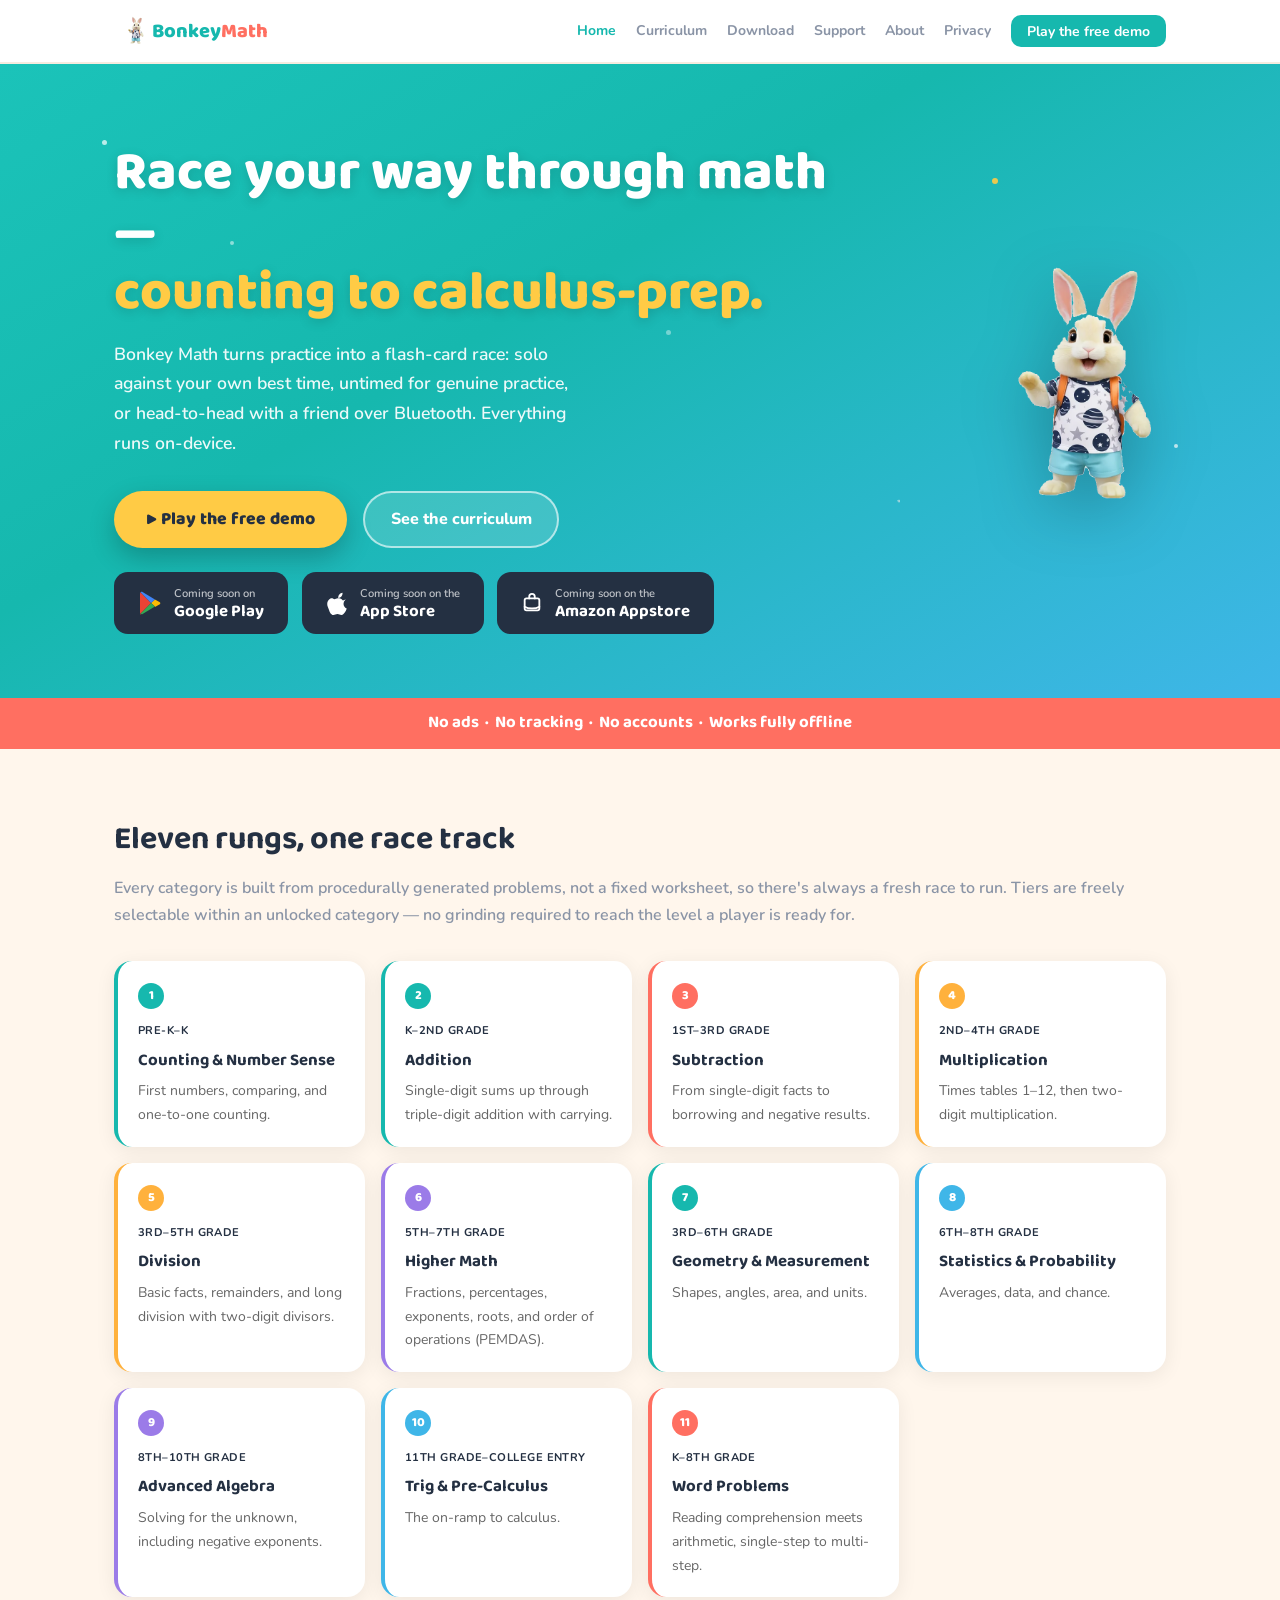
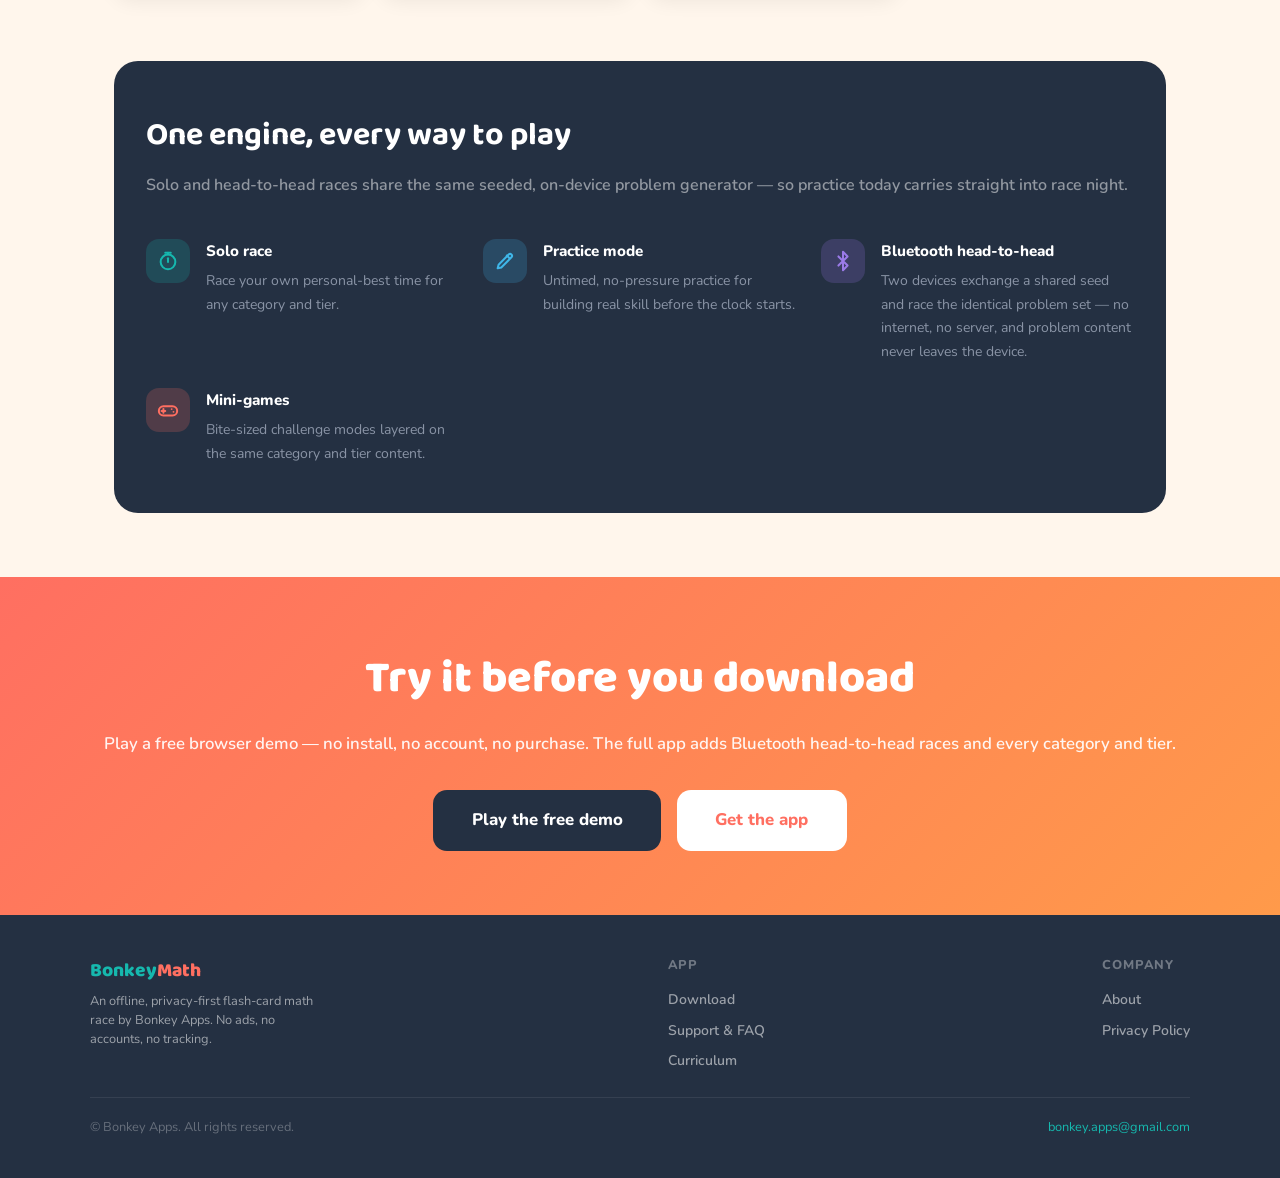
==== index.html @ fc1cb774 "chore(app): sync web export + landing from bonkey-math-app@aeb8ad70" ====
<!doctype html>
<html lang="en">
  <head>
    <meta charset="UTF-8" />
    <meta name="viewport" content="width=device-width, initial-scale=1.0" />
    <title>Bonkey Math — Race your way through math, counting to calculus-prep</title>
    <meta
      name="description"
      content="Bonkey Math is an offline, privacy-first flash-card race for kids — solo personal-best races, untimed practice, and Bluetooth head-to-head, from counting to calculus-prep. No ads, no accounts, no tracking."
    />
    <link rel="icon" href="assets/bonkey-icon.png" type="image/png" />
    <link rel="stylesheet" href="site.css" />
    <style>
      /* ── HERO (index-only decoration; shared components live in site.css) ── */
      .hero {
        background: linear-gradient(150deg, #1bc3b9 0%, #16b8ae 40%, #3fb6e8 100%);
        color: #fff;
        overflow: hidden;
        position: relative;
      }
      .hero-inner {
        max-width: 1100px;
        margin: 0 auto;
        padding: 5rem 1.5rem 4rem;
        display: flex;
        align-items: center;
        gap: 3rem;
        flex-wrap: wrap;
      }
      .hero-copy {
        flex: 1;
        min-width: 280px;
      }
      .hero-copy h1 {
        font-family: "Baloo 2", cursive;
        font-weight: 800;
        font-size: clamp(2.2rem, 5vw, 3.4rem);
        line-height: 1.1;
        text-shadow: 0 3px 12px rgba(0, 0, 0, 0.15);
      }
      .hero-copy h1 .c {
        color: #ffcb45;
      }
      .hero-copy .tagline {
        font-size: 1.1rem;
        margin: 1rem 0 2rem;
        opacity: 0.92;
        font-weight: 600;
        max-width: 460px;
      }
      .hero-cta-row {
        margin: 0 0 1.5rem;
        display: flex;
        gap: 1rem;
        flex-wrap: wrap;
      }
      .hero-cta {
        display: inline-flex;
        align-items: center;
        gap: 0.5rem;
        background: #ffcb45;
        color: #243042;
        font-family: "Baloo 2", cursive;
        font-weight: 800;
        font-size: 1.1rem;
        text-decoration: none;
        padding: 0.85rem 2rem;
        border-radius: 999px;
        box-shadow: 0 10px 26px rgba(0, 0, 0, 0.22);
        transition:
          transform 0.12s ease,
          box-shadow 0.12s ease;
      }
      .hero-cta:hover,
      .hero-cta:focus-visible {
        transform: translateY(-2px);
        box-shadow: 0 14px 30px rgba(0, 0, 0, 0.3);
        text-decoration: none;
        outline: none;
        color: #243042;
      }
      .hero-cta:focus-visible {
        outline: 3px solid #fff;
        outline-offset: 3px;
      }
      .hero-cta-secondary {
        display: inline-flex;
        align-items: center;
        background: rgba(255, 255, 255, 0.15);
        border: 2px solid rgba(255, 255, 255, 0.6);
        color: #fff;
        font-weight: 800;
        text-decoration: none;
        padding: 0.8rem 1.6rem;
        border-radius: 999px;
      }
      .hero-cta-secondary:hover,
      .hero-cta-secondary:focus-visible {
        background: rgba(255, 255, 255, 0.28);
        text-decoration: none;
        color: #fff;
      }
      .hero-badges {
        display: flex;
        gap: 0.85rem;
        flex-wrap: wrap;
      }
      .hero-mascot {
        width: 280px;
        flex: none;
        display: flex;
        align-items: flex-end;
        justify-content: center;
      }
      .hero-mascot img {
        width: 260px;
        height: 260px;
        object-fit: contain;
        filter: drop-shadow(0 16px 32px rgba(0, 0, 0, 0.25));
      }
      .hero-stars {
        position: absolute;
        top: 0;
        left: 0;
        right: 0;
        bottom: 0;
        pointer-events: none;
        overflow: hidden;
      }
      .star {
        position: absolute;
        border-radius: 50%;
        background: #fff;
        opacity: 0.7;
      }

      /* ── SCROLL BAND ── */
      .scroll-band {
        background: var(--coral);
        color: #fff;
        padding: 0.7rem 1.5rem;
        text-align: center;
        font-family: "Baloo 2", cursive;
        font-weight: 700;
        font-size: 1.05rem;
      }

      /* ── FEATURES BAND ── */
      .features-band {
        background: var(--ink);
        border-radius: 24px;
        padding: 3rem 2rem;
      }
      .features-band .section-title {
        color: #fff;
        margin-bottom: 0.5rem;
      }
      .features-band .section-sub {
        color: rgba(255, 255, 255, 0.5);
        margin-bottom: 2.5rem;
      }
      .features-band .feature h4 {
        color: #fff;
      }

      /* ── CTA ── */
      .cta-band {
        background: linear-gradient(135deg, var(--coral), #ff9a4a);
        padding: 4rem 1.5rem;
        text-align: center;
        color: #fff;
      }
      .cta-band h2 {
        font-family: "Baloo 2", cursive;
        font-weight: 800;
        font-size: clamp(1.8rem, 4vw, 2.8rem);
        margin-bottom: 0.75rem;
      }
      .cta-band p {
        font-size: 1.05rem;
        opacity: 0.92;
        font-weight: 600;
        margin-bottom: 2rem;
      }
    </style>
  </head>
  <body>
    <a class="skip-link" href="#main">Skip to main content</a>

    <input type="checkbox" id="nav-toggle" class="nav-toggle" />
    <nav class="site-nav">
      <div class="nav-inner">
        <a href="index.html" class="nav-logo">
          <img src="assets/bonkey-icon.png" alt="" width="30" height="30" />
          <span><span class="t">Bonkey</span><span class="c">Math</span></span>
        </a>
        <label for="nav-toggle" class="nav-hamburger" aria-label="Menu">
          <span></span><span></span><span></span>
        </label>
        <ul class="nav-links">
          <li><a href="index.html" class="active">Home</a></li>
          <li><a href="index.html#curriculum">Curriculum</a></li>
          <li><a href="download.html">Download</a></li>
          <li><a href="support.html">Support</a></li>
          <li><a href="about.html">About</a></li>
          <li><a href="privacy.html">Privacy</a></li>
          <li><a href="/bonkey-math/app/" class="nav-cta">Play the free demo</a></li>
        </ul>
      </div>
    </nav>

    <main id="main">
      <!-- HERO -->
      <header class="hero">
        <div class="hero-stars">
          <div class="star" style="width: 5px; height: 5px; top: 12%; left: 8%"></div>
          <div
            class="star"
            style="width: 4px; height: 4px; top: 28%; left: 18%; opacity: 0.5"
          ></div>
          <div
            class="star"
            style="width: 6px; height: 6px; top: 18%; right: 22%; background: #ffcb45; opacity: 0.9"
          ></div>
          <div class="star" style="width: 4px; height: 4px; top: 60%; right: 8%"></div>
          <div
            class="star"
            style="width: 5px; height: 5px; top: 42%; left: 52%; opacity: 0.4"
          ></div>
        </div>
        <div class="hero-inner">
          <div class="hero-copy">
            <h1>
              Race your way through math —<br /><span class="c">counting to calculus-prep.</span>
            </h1>
            <p class="tagline">
              Bonkey Math turns practice into a flash-card race: solo against your own best time,
              untimed for genuine practice, or head-to-head with a friend over Bluetooth. Everything
              runs on-device.
            </p>
            <div class="hero-cta-row">
              <a href="/bonkey-math/app/" class="hero-cta">▶ Play the free demo</a>
              <a href="index.html#curriculum" class="hero-cta-secondary">See the curriculum</a>
            </div>
            <div class="hero-badges">
              <a href="download.html" class="store-badge">
                <svg width="24" height="24" viewBox="0 0 24 24" fill="none" aria-hidden="true">
                  <path
                    d="M3.18 23.4a2.08 2.08 0 0 1-.68-.52A2.1 2.1 0 0 1 2 21.3V2.7C2 2.1 2.18 1.6 2.5 1.2L13.06 12 2.5 22.8c-.12-.1-.22-.22-.32-.38v.98z"
                    fill="#EA4335"
                  />
                  <path
                    d="M16.96 15.5 13.06 12l3.9-3.5 4.42 2.5c1.26.72 1.26 1.88 0 2.6l-4.42 2.5v-.1z"
                    fill="#FBBC04"
                  />
                  <path
                    d="M2.5 22.8 13.06 12 16.96 15.5 4.1 23.18A2.4 2.4 0 0 1 2.5 22.8z"
                    fill="#34A853"
                  />
                  <path
                    d="M2.5 1.2C3.08.8 3.76.8 4.1.82l12.86 7.68L13.06 12 2.5 1.2z"
                    fill="#4285F4"
                  />
                </svg>
                <div class="store-badge-text">
                  <span class="store-badge-sub">Coming soon on</span>
                  <span class="store-badge-name">Google Play</span>
                </div>
              </a>
              <a href="download.html" class="store-badge">
                <svg width="22" height="24" viewBox="0 0 814 1000" fill="white" aria-hidden="true">
                  <path
                    d="M788.1 340.9c-5.8 4.5-108.2 62.2-108.2 190.5 0 148.4 130.3 200.9 134.2 202.2-.6 3.2-20.7 71.9-68.7 141.9-42.8 61.6-87.5 123.1-155.5 123.1s-85.5-39.5-164-39.5c-76 0-103.7 40.8-165.9 40.8s-105-37.5-155.5-127.4C46 702 0 624.9 0 550.2 0 407.5 100.5 307 184.4 307c48.9 0 89.8 33.1 121.8 33.1 30.6 0 76.6-35 135.3-35 53.6 0 150.6 3.2 212.8 86.2zm-198-110.4c28.3-35.7 47.5-85.2 47.5-134.7 0-6.8-.6-13.7-1.9-19.2-44.6 1.7-97.3 29.3-129.5 67.4-25.7 29.9-48.3 79.4-48.3 129.6 0 7.5 1.3 15 1.9 17.6 3.2.6 8.4 1.3 13.6 1.3 39.9 0 90.2-26.4 116.7-61z"
                  />
                </svg>
                <div class="store-badge-text">
                  <span class="store-badge-sub">Coming soon on the</span>
                  <span class="store-badge-name">App Store</span>
                </div>
              </a>
              <a href="download.html" class="store-badge">
                <svg
                  width="22"
                  height="22"
                  viewBox="0 0 24 24"
                  fill="none"
                  stroke="#fff"
                  stroke-width="2"
                  stroke-linecap="round"
                  stroke-linejoin="round"
                  aria-hidden="true"
                >
                  <rect x="4" y="7" width="16" height="13" rx="2" />
                  <path d="M9 7V5a3 3 0 0 1 6 0v2" />
                  <path d="M4 16c4 2.5 12 2.5 16 0" />
                </svg>
                <div class="store-badge-text">
                  <span class="store-badge-sub">Coming soon on the</span>
                  <span class="store-badge-name">Amazon Appstore</span>
                </div>
              </a>
            </div>
          </div>
          <div class="hero-mascot">
            <img
              src="assets/bonkey-racer.png"
              alt="Bonkey, a cream plush rabbit mascot in a space-print t-shirt and orange backpack, mid-sprint on a race track"
            />
          </div>
        </div>
      </header>

      <div class="scroll-band">
        No ads &nbsp;·&nbsp; No tracking &nbsp;·&nbsp; No accounts &nbsp;·&nbsp; Works fully offline
      </div>

      <!-- CURRICULUM -->
      <section class="section" id="curriculum">
        <h2 class="section-title">Eleven rungs, one race track</h2>
        <p class="section-sub">
          Every category is built from procedurally generated problems, not a fixed worksheet, so
          there's always a fresh race to run. Tiers are freely selectable within an unlocked
          category — no grinding required to reach the level a player is ready for.
        </p>
        <ol class="ladder">
          <li style="--rung-color: #16b8ae">
            <p class="ladder-age">Pre-K–K</p>
            <h3>Counting &amp; Number Sense</h3>
            <p>First numbers, comparing, and one-to-one counting.</p>
          </li>
          <li style="--rung-color: #16b8ae">
            <p class="ladder-age">K–2nd grade</p>
            <h3>Addition</h3>
            <p>Single-digit sums up through triple-digit addition with carrying.</p>
          </li>
          <li style="--rung-color: #ff6f61">
            <p class="ladder-age">1st–3rd grade</p>
            <h3>Subtraction</h3>
            <p>From single-digit facts to borrowing and negative results.</p>
          </li>
          <li style="--rung-color: #ffb13c">
            <p class="ladder-age">2nd–4th grade</p>
            <h3>Multiplication</h3>
            <p>Times tables 1–12, then two-digit multiplication.</p>
          </li>
          <li style="--rung-color: #ffb13c">
            <p class="ladder-age">3rd–5th grade</p>
            <h3>Division</h3>
            <p>Basic facts, remainders, and long division with two-digit divisors.</p>
          </li>
          <li style="--rung-color: #9b7be8">
            <p class="ladder-age">5th–7th grade</p>
            <h3>Higher Math</h3>
            <p>Fractions, percentages, exponents, roots, and order of operations (PEMDAS).</p>
          </li>
          <li style="--rung-color: #16b8ae">
            <p class="ladder-age">3rd–6th grade</p>
            <h3>Geometry &amp; Measurement</h3>
            <p>Shapes, angles, area, and units.</p>
          </li>
          <li style="--rung-color: #3fb6e8">
            <p class="ladder-age">6th–8th grade</p>
            <h3>Statistics &amp; Probability</h3>
            <p>Averages, data, and chance.</p>
          </li>
          <li style="--rung-color: #9b7be8">
            <p class="ladder-age">8th–10th grade</p>
            <h3>Advanced Algebra</h3>
            <p>Solving for the unknown, including negative exponents.</p>
          </li>
          <li style="--rung-color: #3fb6e8">
            <p class="ladder-age">11th grade–college entry</p>
            <h3>Trig &amp; Pre-Calculus</h3>
            <p>The on-ramp to calculus.</p>
          </li>
          <li style="--rung-color: #ff6f61">
            <p class="ladder-age">K–8th grade</p>
            <h3>Word Problems</h3>
            <p>Reading comprehension meets arithmetic, single-step to multi-step.</p>
          </li>
        </ol>
      </section>

      <!-- FEATURE TOUR -->
      <section class="section" style="padding-top: 0">
        <div class="features-band">
          <h2 class="section-title">One engine, every way to play</h2>
          <p class="section-sub">
            Solo and head-to-head races share the same seeded, on-device problem generator — so
            practice today carries straight into race night.
          </p>
          <div class="features-grid">
            <div class="feature">
              <div class="feature-icon" style="background: rgba(22, 184, 174, 0.2)">
                <svg
                  width="22"
                  height="22"
                  viewBox="0 0 24 24"
                  fill="none"
                  stroke="#16B8AE"
                  stroke-width="2.2"
                  stroke-linecap="round"
                  stroke-linejoin="round"
                  aria-hidden="true"
                >
                  <circle cx="12" cy="13" r="8" />
                  <line x1="12" y1="13" x2="12" y2="9" />
                  <line x1="9" y1="3" x2="15" y2="3" />
                  <line x1="12" y1="3" x2="12" y2="5" />
                </svg>
              </div>
              <div>
                <h4>Solo race</h4>
                <p>Race your own personal-best time for any category and tier.</p>
              </div>
            </div>
            <div class="feature">
              <div class="feature-icon" style="background: rgba(63, 182, 232, 0.2)">
                <svg
                  width="22"
                  height="22"
                  viewBox="0 0 24 24"
                  fill="none"
                  stroke="#3FB6E8"
                  stroke-width="2.2"
                  stroke-linecap="round"
                  stroke-linejoin="round"
                  aria-hidden="true"
                >
                  <path d="M4 20l4-1 11-11a2 2 0 0 0-3-3L5 16l-1 4z" />
                  <path d="M14 6l3 3" />
                </svg>
              </div>
              <div>
                <h4>Practice mode</h4>
                <p>
                  Untimed, no-pressure practice for building real skill before the clock starts.
                </p>
              </div>
            </div>
            <div class="feature">
              <div class="feature-icon" style="background: rgba(155, 123, 232, 0.2)">
                <svg
                  width="22"
                  height="22"
                  viewBox="0 0 24 24"
                  fill="none"
                  stroke="#9B7BE8"
                  stroke-width="2.2"
                  stroke-linecap="round"
                  stroke-linejoin="round"
                  aria-hidden="true"
                >
                  <path d="M7 7l10 10-5 5V2l5 5L7 17" />
                </svg>
              </div>
              <div>
                <h4>Bluetooth head-to-head</h4>
                <p>
                  Two devices exchange a shared seed and race the identical problem set — no
                  internet, no server, and problem content never leaves the device.
                </p>
              </div>
            </div>
            <div class="feature">
              <div class="feature-icon" style="background: rgba(255, 111, 97, 0.2)">
                <svg
                  width="22"
                  height="22"
                  viewBox="0 0 24 24"
                  fill="none"
                  stroke="#FF6F61"
                  stroke-width="2.2"
                  stroke-linecap="round"
                  stroke-linejoin="round"
                  aria-hidden="true"
                >
                  <rect x="2" y="8" width="20" height="10" rx="5" />
                  <line x1="7" y1="11" x2="7" y2="15" />
                  <line x1="5" y1="13" x2="9" y2="13" />
                  <circle cx="16" cy="11" r="1" fill="#FF6F61" stroke="none" />
                  <circle cx="18" cy="14" r="1" fill="#FF6F61" stroke="none" />
                </svg>
              </div>
              <div>
                <h4>Mini-games</h4>
                <p>Bite-sized challenge modes layered on the same category and tier content.</p>
              </div>
            </div>
          </div>
        </div>
      </section>

      <!-- CTA -->
      <section class="cta-band">
        <h2>Try it before you download</h2>
        <p>
          Play a free browser demo — no install, no account, no purchase. The full app adds
          Bluetooth head-to-head races and every category and tier.
        </p>
        <div style="display: flex; gap: 1rem; justify-content: center; flex-wrap: wrap">
          <a href="/bonkey-math/app/" class="btn btn-dark btn-lg">Play the free demo</a>
          <a href="download.html" class="btn btn-lg" style="background: #fff; color: var(--coral)"
            >Get the app</a
          >
        </div>
      </section>
    </main>

    <footer class="site-footer">
      <div class="footer-inner">
        <div class="footer-brand">
          <div class="logo"><span class="t">Bonkey</span><span class="c">Math</span></div>
          <p>
            An offline, privacy-first flash-card math race by Bonkey Apps. No ads, no accounts, no
            tracking.
          </p>
        </div>
        <div class="footer-col">
          <h4>App</h4>
          <ul>
            <li><a href="download.html">Download</a></li>
            <li><a href="support.html">Support &amp; FAQ</a></li>
            <li><a href="index.html#curriculum">Curriculum</a></li>
          </ul>
        </div>
        <div class="footer-col">
          <h4>Company</h4>
          <ul>
            <li><a href="about.html">About</a></li>
            <li><a href="privacy.html">Privacy Policy</a></li>
          </ul>
        </div>
      </div>
      <div class="footer-bottom">
        <span>&copy; Bonkey Apps. All rights reserved.</span>
        <span><a href="mailto:bonkey.apps@gmail.com">bonkey.apps@gmail.com</a></span>
      </div>
    </footer>
  </body>
</html>
---- site.css ----
/* Bonkey Math — marketing site stylesheet.
   Architecture mirrors the sibling Bonkey Puzzles marketing site
   (bonkey-games docs/design/handoff/site/site.css) on the same design
   system: same component classes (.site-nav, .hero, .section, .card,
   .btn, .badge, .store-badge, .site-footer), same brand tokens, same
   Baloo 2 / Nunito type. Plain CSS, no build step, no third-party
   scripts beyond the Google Fonts import below. */

@import url("https://fonts.googleapis.com/css2?family=Baloo+2:wght@500;600;700;800&family=Nunito:wght@400;600;700;800&display=swap");

:root {
  --teal: #16b8ae;
  --teal-dark: #0e9d95;
  --coral: #ff6f61;
  --coral-dark: #e85d50;
  --amber: #ffb13c;
  --violet: #9b7be8;
  --sky: #3fb6e8;
  --ink: #243042;
  --cream: #fff6ec;
  --cream-dark: #f5ece0;
  --muted: #8a94a6;
  /* Darker than --coral/--coral-dark specifically for small text on light
     backgrounds (WCAG AA 4.5:1) — --coral itself is ~2.7:1 on cream/white
     and is reserved for large fills/CTAs, not small text. */
  --coral-text: #d14538;
  --card-shadow: 0 4px 20px rgba(0, 0, 0, 0.07);
}

*,
*::before,
*::after {
  box-sizing: border-box;
  margin: 0;
  padding: 0;
}

@media (prefers-reduced-motion: no-preference) {
  html {
    scroll-behavior: smooth;
  }
}

body {
  font-family: "Nunito", sans-serif;
  color: var(--ink);
  background: var(--cream);
  line-height: 1.7;
}

a {
  color: var(--teal);
  text-decoration: none;
}

a:hover {
  color: var(--teal-dark);
  text-decoration: underline;
}

img {
  max-width: 100%;
  height: auto;
  display: block;
}

.skip-link {
  position: absolute;
  left: -9999px;
  top: 0;
  background: var(--ink);
  color: #fff;
  padding: 12px 20px;
  border-radius: 0 0 12px 0;
  z-index: 300;
}

.skip-link:focus {
  left: 0;
}

/* ─── NAV ─────────────────────────────────────────── */
.site-nav {
  background: #fff;
  border-bottom: 2px solid var(--cream-dark);
  position: sticky;
  top: 0;
  z-index: 200;
}

.nav-inner {
  max-width: 1100px;
  margin: 0 auto;
  padding: 0 1.5rem;
  height: 62px;
  display: flex;
  align-items: center;
  gap: 1.5rem;
}

.nav-logo {
  font-family: "Baloo 2", cursive;
  font-weight: 800;
  font-size: 1.25rem;
  line-height: 1;
  text-decoration: none !important;
  color: inherit;
  white-space: nowrap;
  display: flex;
  align-items: center;
  gap: 8px;
}

.nav-logo img {
  width: 30px;
  height: 30px;
  border-radius: 8px;
}

.nav-logo .t {
  color: var(--teal);
}

.nav-logo .c {
  color: var(--coral);
}

.nav-links {
  display: flex;
  gap: 1.25rem;
  margin-left: auto;
  align-items: center;
  list-style: none;
}

.nav-links a {
  font-weight: 700;
  font-size: 0.875rem;
  color: var(--muted);
  text-decoration: none;
}

.nav-links a:hover,
.nav-links a.active {
  color: var(--teal);
  text-decoration: none;
}

.nav-cta {
  background: var(--teal) !important;
  color: #fff !important;
  padding: 0.42rem 1rem;
  border-radius: 10px;
  font-size: 0.875rem;
}

.nav-cta:hover {
  background: var(--teal-dark) !important;
}

/* Mobile nav toggle (CSS-only) */
.nav-toggle {
  display: none;
}

.nav-hamburger {
  display: none;
  margin-left: auto;
  flex-direction: column;
  gap: 5px;
  cursor: pointer;
  background: none;
  border: none;
  padding: 4px;
}

.nav-hamburger span {
  display: block;
  width: 22px;
  height: 2.5px;
  background: var(--ink);
  border-radius: 2px;
  transition: 0.2s;
}

@media (max-width: 700px) {
  .nav-hamburger {
    display: flex;
  }

  .nav-links {
    display: none;
    position: absolute;
    top: 62px;
    left: 0;
    right: 0;
    background: #fff;
    flex-direction: column;
    align-items: stretch;
    padding: 1rem 1.5rem 1.5rem;
    border-bottom: 2px solid var(--cream-dark);
    gap: 0.25rem;
  }

  .nav-toggle:checked ~ .nav-inner .nav-links {
    display: flex;
  }

  .nav-links a {
    padding: 0.6rem 0;
    border-bottom: 1px solid var(--cream-dark);
    font-size: 1rem;
  }

  .nav-links li:last-child a {
    border: none;
  }

  .nav-cta {
    display: inline-block;
    margin-top: 0.5rem;
    text-align: center;
    padding: 0.6rem;
    border-radius: 10px;
  }
}

/* ─── PAGE HEADER (interior pages) ───────────────── */
.page-header {
  background: linear-gradient(140deg, var(--teal) 0%, var(--sky) 100%);
  color: #fff;
  text-align: center;
  padding: 3.5rem 1.5rem 3rem;
  position: relative;
  overflow: hidden;
}

.page-header::before {
  content: "";
  position: absolute;
  width: 220px;
  height: 220px;
  border-radius: 50%;
  background: rgba(255, 255, 255, 0.1);
  top: -70px;
  right: -50px;
  pointer-events: none;
}

.page-header::after {
  content: "";
  position: absolute;
  width: 120px;
  height: 120px;
  border-radius: 50%;
  background: rgba(255, 111, 97, 0.25);
  bottom: -40px;
  left: 10%;
}

.page-header h1 {
  font-family: "Baloo 2", cursive;
  font-weight: 800;
  font-size: clamp(2rem, 5vw, 3rem);
  line-height: 1.1;
  position: relative;
}

.page-header p {
  margin-top: 0.6rem;
  font-size: 1.05rem;
  opacity: 0.9;
  font-weight: 600;
  position: relative;
}

/* ─── SECTIONS ────────────────────────────────────── */
.section {
  max-width: 1100px;
  margin: 0 auto;
  padding: 4rem 1.5rem;
}

.section-sm {
  max-width: 760px;
  margin: 0 auto;
  padding: 3rem 1.5rem;
}

.section-title {
  font-family: "Baloo 2", cursive;
  font-weight: 700;
  font-size: clamp(1.5rem, 3vw, 2rem);
  color: var(--ink);
  margin-bottom: 0.5rem;
}

.section-sub {
  color: var(--muted);
  font-size: 1rem;
  font-weight: 600;
  margin-bottom: 2rem;
}

/* ─── CARDS ───────────────────────────────────────── */
.card {
  background: #fff;
  border-radius: 18px;
  padding: 1.5rem;
  box-shadow: var(--card-shadow);
}

/* ─── BUTTONS ─────────────────────────────────────── */
.btn {
  display: inline-flex;
  align-items: center;
  gap: 0.45rem;
  padding: 0.8rem 1.8rem;
  border-radius: 12px;
  font-family: "Nunito", sans-serif;
  font-weight: 800;
  font-size: 0.95rem;
  text-decoration: none;
  cursor: pointer;
  transition: 0.15s;
}

.btn:hover {
  text-decoration: none;
}

.btn-teal {
  background: var(--teal);
  color: #fff;
}

.btn-teal:hover {
  background: var(--teal-dark);
  color: #fff;
}

.btn-coral {
  background: var(--coral);
  color: #fff;
}

.btn-coral:hover {
  background: var(--coral-dark);
  color: #fff;
}

.btn-outline {
  background: transparent;
  border: 2px solid var(--teal);
  color: var(--teal);
}

.btn-outline:hover {
  background: var(--teal);
  color: #fff;
}

.btn-dark {
  background: var(--ink);
  color: #fff;
}

.btn-dark:hover {
  background: #1a2338;
  color: #fff;
}

.btn-lg {
  padding: 1rem 2.4rem;
  font-size: 1.05rem;
  border-radius: 14px;
}

/* ─── BADGE CHIPS ─────────────────────────────────── */
.badge {
  display: inline-block;
  font-size: 0.75rem;
  font-weight: 800;
  padding: 0.25rem 0.75rem;
  border-radius: 99px;
  letter-spacing: 0.04em;
}

.badge-teal {
  background: rgba(22, 184, 174, 0.12);
  color: var(--teal-dark);
}

.badge-muted {
  background: #eee;
  color: #888;
}

/* ─── PROSE (legal/policy pages) ─────────────────── */
.prose h2 {
  font-family: "Baloo 2", cursive;
  font-weight: 700;
  font-size: 1.15rem;
  color: var(--ink);
  margin: 2.2rem 0 0.5rem;
}

.prose p {
  color: #555;
  margin-bottom: 1rem;
}

.prose ul {
  color: #555;
  margin: 0.5rem 0 1rem 1.4rem;
}

.prose li {
  margin-bottom: 0.4rem;
}

.prose a {
  color: var(--teal);
}

/* ─── CURRICULUM LADDER ───────────────────────────── */
.ladder {
  list-style: none;
  display: grid;
  grid-template-columns: repeat(auto-fit, minmax(220px, 1fr));
  gap: 1rem;
  counter-reset: rung;
}

.ladder li {
  counter-increment: rung;
  background: #fff;
  border-radius: 18px;
  padding: 1.25rem;
  box-shadow: var(--card-shadow);
  border-left: 4px solid var(--rung-color, var(--teal));
}

.ladder li::before {
  content: counter(rung);
  font-family: "Baloo 2", cursive;
  font-weight: 800;
  font-size: 0.8rem;
  color: #fff;
  background: var(--rung-color, var(--teal));
  width: 26px;
  height: 26px;
  border-radius: 50%;
  display: inline-flex;
  align-items: center;
  justify-content: center;
  margin-bottom: 0.75rem;
}

.ladder li h3 {
  font-family: "Baloo 2", cursive;
  font-weight: 700;
  font-size: 1.05rem;
  margin-bottom: 0.25rem;
}

.ladder li p {
  margin: 0;
  color: #666;
  font-size: 0.875rem;
}

.ladder li .ladder-age {
  font-weight: 700;
  /* Uses the default (dark, high-contrast) text color rather than the rung
     accent — the accent hues don't meet WCAG AA 4.5:1 at this text size on a
     white card; the numbered badge and left border already carry the color
     coding as non-text UI accents. */
  color: var(--ink);
  text-transform: uppercase;
  letter-spacing: 0.04em;
  font-size: 0.7rem;
  margin-bottom: 0.4rem;
}

/* ─── FEATURE TOUR ────────────────────────────────── */
.features-grid {
  display: grid;
  grid-template-columns: repeat(auto-fill, minmax(230px, 1fr));
  gap: 1.5rem;
}

.feature {
  display: flex;
  gap: 1rem;
  align-items: flex-start;
}

.feature-icon {
  width: 44px;
  height: 44px;
  border-radius: 13px;
  flex: none;
  display: flex;
  align-items: center;
  justify-content: center;
}

.feature h4 {
  font-weight: 800;
  font-size: 0.95rem;
  margin-bottom: 0.25rem;
}

.feature p {
  font-size: 0.875rem;
  color: var(--muted);
  margin: 0;
}

/* ─── STORE BADGES ────────────────────────────────── */
.store-badge {
  display: inline-flex;
  align-items: center;
  gap: 0.75rem;
  background: var(--ink);
  color: #fff;
  padding: 0.75rem 1.5rem;
  border-radius: 14px;
  text-decoration: none;
  transition: 0.15s;
}

.store-badge:hover {
  background: #1a2338;
  color: #fff;
  text-decoration: none;
  transform: translateY(-2px);
}

.store-badge svg {
  flex: none;
}

.store-badge-text {
  display: flex;
  flex-direction: column;
}

.store-badge-sub {
  font-size: 0.7rem;
  opacity: 0.7;
  font-weight: 600;
}

.store-badge-name {
  font-family: "Baloo 2", cursive;
  font-weight: 700;
  font-size: 1.05rem;
  line-height: 1.1;
}

/* ─── FOOTER ──────────────────────────────────────── */
.site-footer {
  background: var(--ink);
  color: rgba(255, 255, 255, 0.55);
  padding: 2.5rem 1.5rem;
  font-size: 0.875rem;
}

.footer-inner {
  max-width: 1100px;
  margin: 0 auto;
  display: flex;
  flex-wrap: wrap;
  gap: 1.5rem;
  align-items: flex-start;
  justify-content: space-between;
}

.footer-brand .logo {
  font-family: "Baloo 2", cursive;
  font-weight: 800;
  font-size: 1.2rem;
}

.footer-brand .logo .t {
  color: var(--teal);
}

.footer-brand .logo .c {
  color: var(--coral);
}

.footer-brand p {
  font-size: 0.8rem;
  margin-top: 0.3rem;
  max-width: 240px;
  line-height: 1.5;
}

.footer-col h4 {
  font-weight: 800;
  font-size: 0.8rem;
  text-transform: uppercase;
  letter-spacing: 0.07em;
  color: rgba(255, 255, 255, 0.35);
  margin-bottom: 0.75rem;
}

.footer-col ul {
  list-style: none;
  display: flex;
  flex-direction: column;
  gap: 0.4rem;
}

.footer-col a {
  color: rgba(255, 255, 255, 0.55);
  font-weight: 600;
}

.footer-col a:hover {
  color: #fff;
  text-decoration: none;
}

.footer-bottom {
  max-width: 1100px;
  margin: 1.5rem auto 0;
  border-top: 1px solid rgba(255, 255, 255, 0.08);
  padding-top: 1.2rem;
  font-size: 0.8rem;
  color: rgba(255, 255, 255, 0.3);
  display: flex;
  flex-wrap: wrap;
  justify-content: space-between;
  gap: 0.5rem;
}

/* ─── MISC UTILS ──────────────────────────────────── */
.text-center {
  text-align: center;
}

.grid-4 {
  display: grid;
  grid-template-columns: repeat(auto-fill, minmax(230px, 1fr));
  gap: 1.25rem;
}
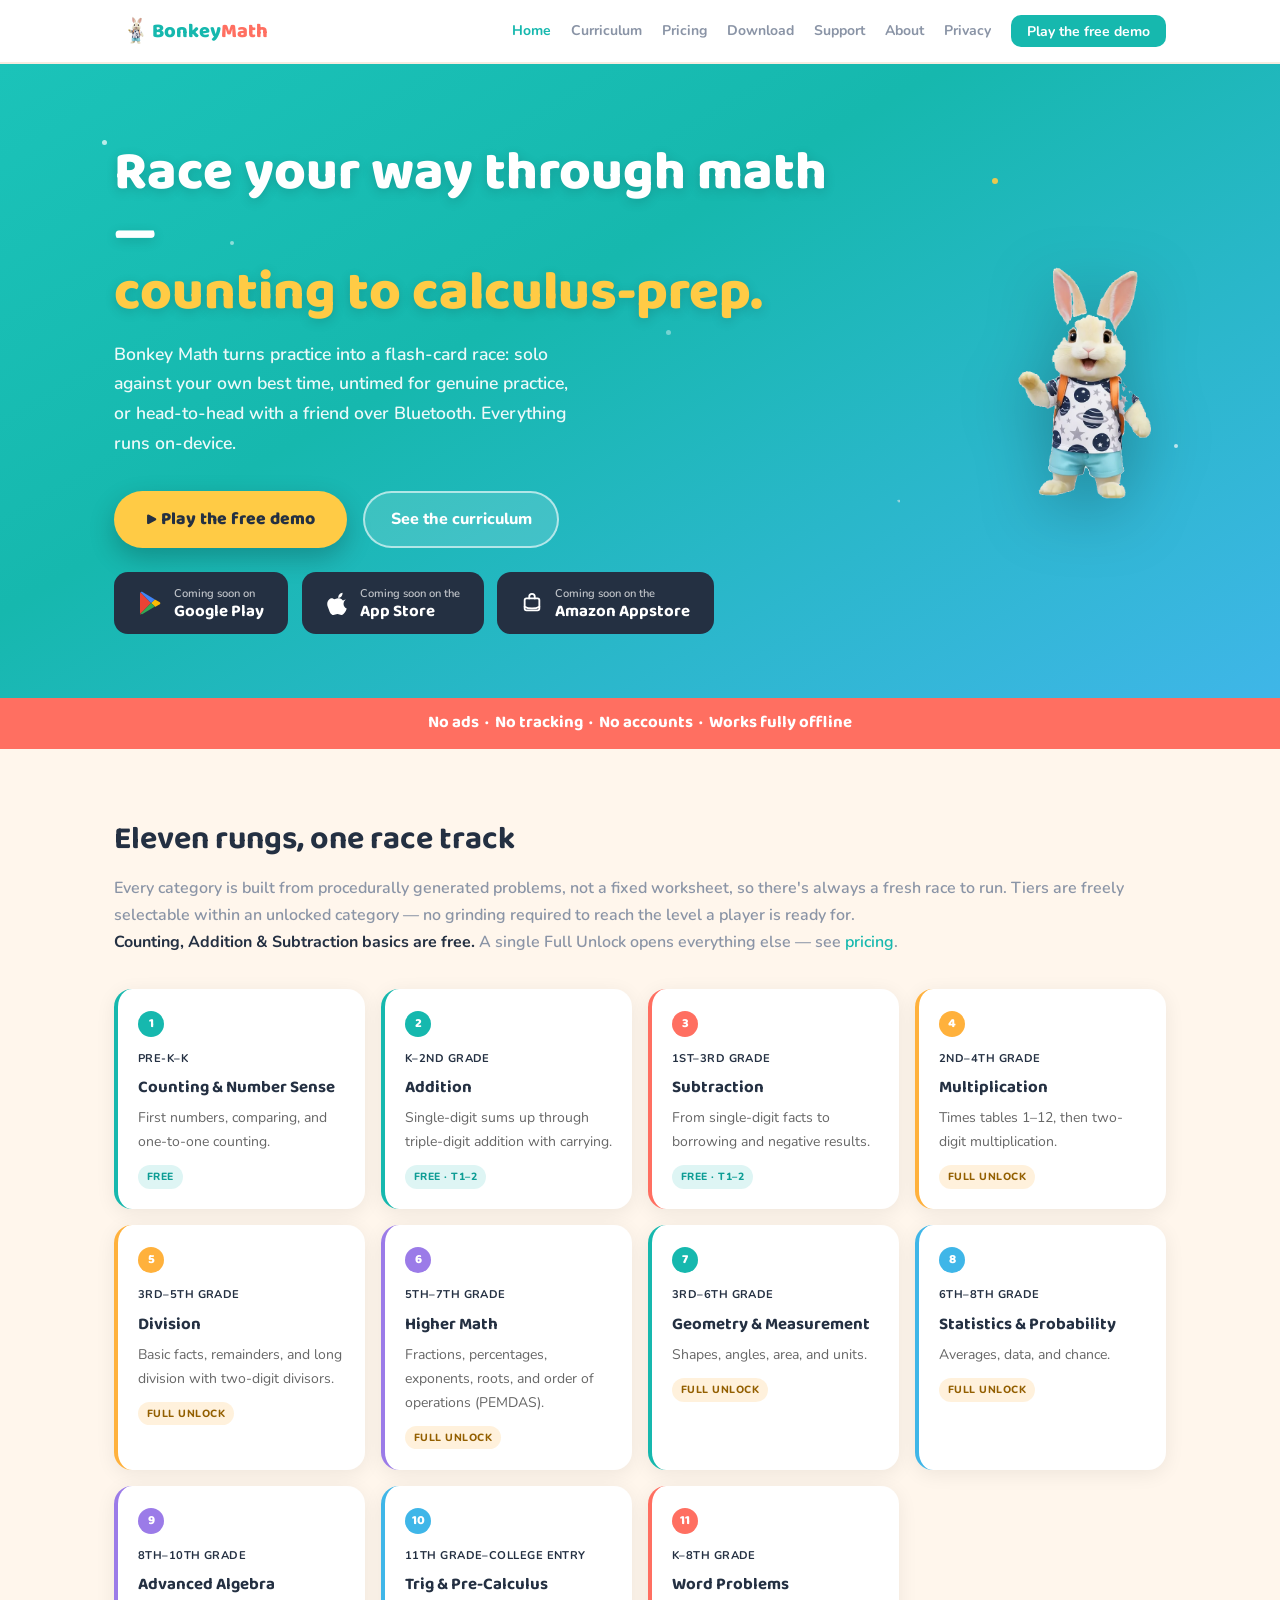
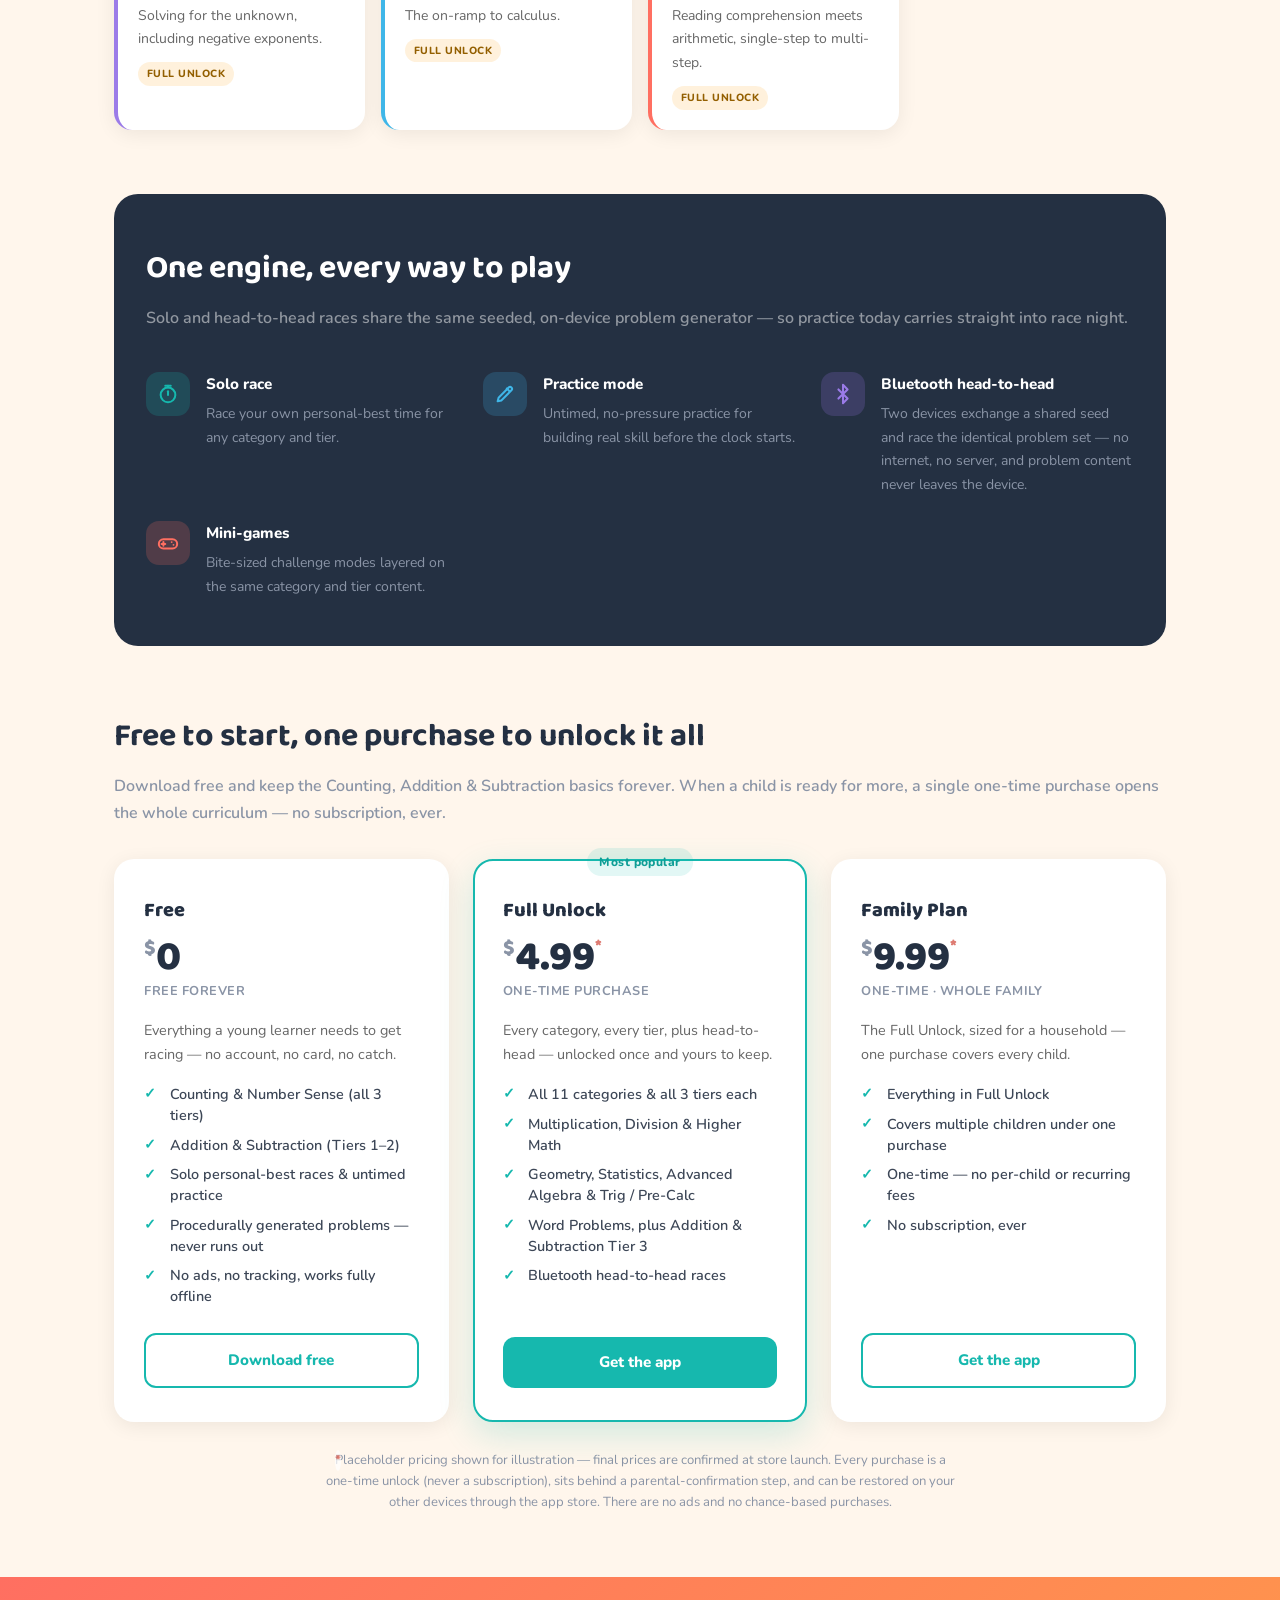
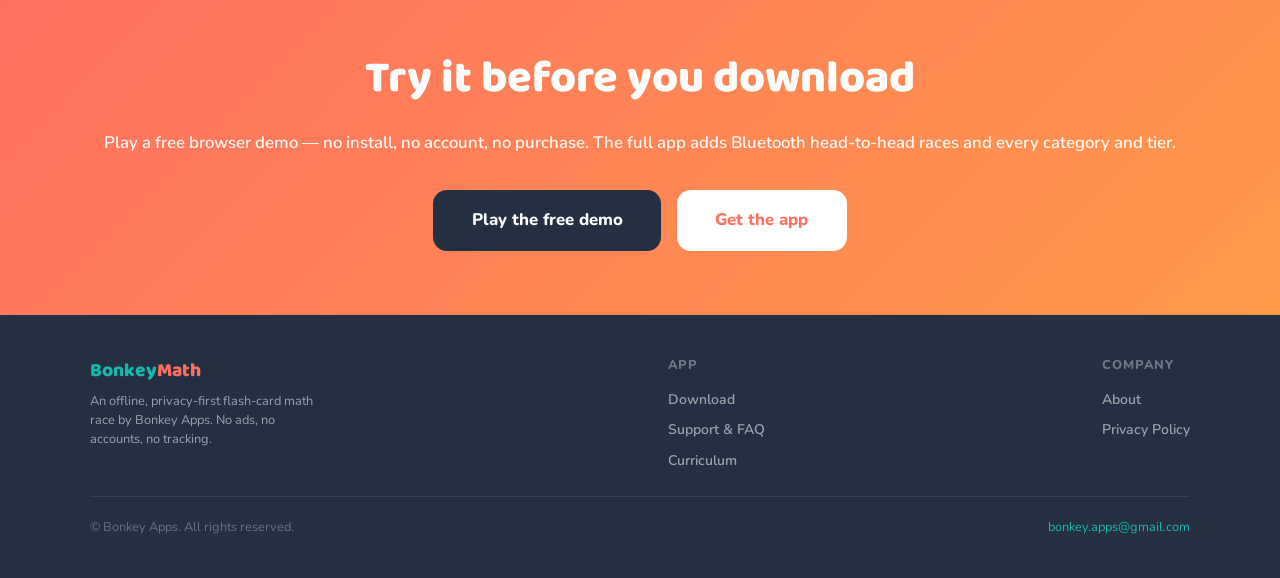
==== commit 875b430f: "chore(app): sync web export + landing from bonkey-math-app@a6d66b08" ====
--- a/index.html
+++ b/index.html
@@ -6,7 +6,7 @@
     <title>Bonkey Math — Race your way through math, counting to calculus-prep</title>
     <meta
       name="description"
-      content="Bonkey Math is an offline, privacy-first flash-card race for kids — solo personal-best races, untimed practice, and Bluetooth head-to-head, from counting to calculus-prep. No ads, no accounts, no tracking."
+      content="Bonkey Math is an offline, privacy-first flash-card race for kids — solo personal-best races, untimed practice, and Bluetooth head-to-head, from counting to calculus-prep. Free to start; one-time Full Unlock (no subscription) opens the whole curriculum. No ads, no accounts, no tracking."
     />
     <link rel="icon" href="assets/bonkey-icon.png" type="image/png" />
     <link rel="stylesheet" href="site.css" />
@@ -200,6 +200,7 @@
         <ul class="nav-links">
           <li><a href="index.html" class="active">Home</a></li>
           <li><a href="index.html#curriculum">Curriculum</a></li>
+          <li><a href="index.html#pricing">Pricing</a></li>
           <li><a href="download.html">Download</a></li>
           <li><a href="support.html">Support</a></li>
           <li><a href="about.html">About</a></li>
@@ -321,62 +322,77 @@
           Every category is built from procedurally generated problems, not a fixed worksheet, so
           there's always a fresh race to run. Tiers are freely selectable within an unlocked
           category — no grinding required to reach the level a player is ready for.
+          <br /><strong style="color: var(--ink)"
+            >Counting, Addition &amp; Subtraction basics are free.</strong
+          >
+          A single Full&nbsp;Unlock opens everything else — see <a href="#pricing">pricing</a>.
         </p>
         <ol class="ladder">
           <li style="--rung-color: #16b8ae">
             <p class="ladder-age">Pre-K–K</p>
             <h3>Counting &amp; Number Sense</h3>
             <p>First numbers, comparing, and one-to-one counting.</p>
+            <span class="ladder-tag ladder-tag-free">Free</span>
           </li>
           <li style="--rung-color: #16b8ae">
             <p class="ladder-age">K–2nd grade</p>
             <h3>Addition</h3>
             <p>Single-digit sums up through triple-digit addition with carrying.</p>
+            <span class="ladder-tag ladder-tag-free">Free · T1–2</span>
           </li>
           <li style="--rung-color: #ff6f61">
             <p class="ladder-age">1st–3rd grade</p>
             <h3>Subtraction</h3>
             <p>From single-digit facts to borrowing and negative results.</p>
+            <span class="ladder-tag ladder-tag-free">Free · T1–2</span>
           </li>
           <li style="--rung-color: #ffb13c">
             <p class="ladder-age">2nd–4th grade</p>
             <h3>Multiplication</h3>
             <p>Times tables 1–12, then two-digit multiplication.</p>
+            <span class="ladder-tag ladder-tag-paid">Full Unlock</span>
           </li>
           <li style="--rung-color: #ffb13c">
             <p class="ladder-age">3rd–5th grade</p>
             <h3>Division</h3>
             <p>Basic facts, remainders, and long division with two-digit divisors.</p>
+            <span class="ladder-tag ladder-tag-paid">Full Unlock</span>
           </li>
           <li style="--rung-color: #9b7be8">
             <p class="ladder-age">5th–7th grade</p>
             <h3>Higher Math</h3>
             <p>Fractions, percentages, exponents, roots, and order of operations (PEMDAS).</p>
+            <span class="ladder-tag ladder-tag-paid">Full Unlock</span>
           </li>
           <li style="--rung-color: #16b8ae">
             <p class="ladder-age">3rd–6th grade</p>
             <h3>Geometry &amp; Measurement</h3>
             <p>Shapes, angles, area, and units.</p>
+            <span class="ladder-tag ladder-tag-paid">Full Unlock</span>
           </li>
           <li style="--rung-color: #3fb6e8">
             <p class="ladder-age">6th–8th grade</p>
             <h3>Statistics &amp; Probability</h3>
             <p>Averages, data, and chance.</p>
+            <span class="ladder-tag ladder-tag-paid">Full Unlock</span>
           </li>
           <li style="--rung-color: #9b7be8">
             <p class="ladder-age">8th–10th grade</p>
             <h3>Advanced Algebra</h3>
             <p>Solving for the unknown, including negative exponents.</p>
+            <span class="ladder-tag ladder-tag-paid">Full Unlock</span>
           </li>
           <li style="--rung-color: #3fb6e8">
             <p class="ladder-age">11th grade–college entry</p>
             <h3>Trig &amp; Pre-Calculus</h3>
             <p>The on-ramp to calculus.</p>
+            <span class="ladder-tag ladder-tag-paid">Full Unlock</span>
           </li>
           <li style="--rung-color: #ff6f61">
             <p class="ladder-age">K–8th grade</p>
             <h3>Word Problems</h3>
             <p>Reading comprehension meets arithmetic, single-step to multi-step.</p>
+            <span class="ladder-tag ladder-tag-paid">Full Unlock</span>
           </li>
         </ol>
       </section>
@@ -491,6 +507,77 @@
         </div>
       </section>
 
+      <!-- PRICING -->
+      <section class="section" id="pricing" style="padding-top: 0">
+        <h2 class="section-title">Free to start, one purchase to unlock it all</h2>
+        <p class="section-sub">
+          Download free and keep the Counting, Addition &amp; Subtraction basics forever. When a
+          child is ready for more, a single one-time purchase opens the whole curriculum — no
+          subscription, ever.
+        </p>
+        <div class="pricing-grid">
+          <!-- Free -->
+          <div class="price-card">
+            <h3>Free</h3>
+            <div class="price-tag"><span class="cur">$</span>0</div>
+            <div class="price-per">Free forever</div>
+            <p class="price-desc">
+              Everything a young learner needs to get racing — no account, no card, no catch.
+            </p>
+            <ul class="price-features">
+              <li>Counting &amp; Number Sense (all 3 tiers)</li>
+              <li>Addition &amp; Subtraction (Tiers 1–2)</li>
+              <li>Solo personal-best races &amp; untimed practice</li>
+              <li>Procedurally generated problems — never runs out</li>
+              <li>No ads, no tracking, works fully offline</li>
+            </ul>
+            <a href="download.html" class="btn btn-outline">Download free</a>
+          </div>
+
+          <!-- Full Unlock (featured) -->
+          <div class="price-card featured">
+            <span class="price-flag badge badge-teal">Most popular</span>
+            <h3>Full Unlock</h3>
+            <div class="price-tag"><span class="cur">$</span>4.99<span class="star">*</span></div>
+            <div class="price-per">One-time purchase</div>
+            <p class="price-desc">
+              Every category, every tier, plus head-to-head — unlocked once and yours to keep.
+            </p>
+            <ul class="price-features">
+              <li>All 11 categories &amp; all 3 tiers each</li>
+              <li>Multiplication, Division &amp; Higher Math</li>
+              <li>Geometry, Statistics, Advanced Algebra &amp; Trig / Pre-Calc</li>
+              <li>Word Problems, plus Addition &amp; Subtraction Tier 3</li>
+              <li>Bluetooth head-to-head races</li>
+            </ul>
+            <a href="download.html" class="btn btn-teal">Get the app</a>
+          </div>
+
+          <!-- Family Plan -->
+          <div class="price-card">
+            <h3>Family Plan</h3>
+            <div class="price-tag"><span class="cur">$</span>9.99<span class="star">*</span></div>
+            <div class="price-per">One-time · whole family</div>
+            <p class="price-desc">
+              The Full Unlock, sized for a household — one purchase covers every child.
+            </p>
+            <ul class="price-features">
+              <li>Everything in Full Unlock</li>
+              <li>Covers multiple children under one purchase</li>
+              <li>One-time — no per-child or recurring fees</li>
+              <li>No subscription, ever</li>
+            </ul>
+            <a href="download.html" class="btn btn-outline">Get the app</a>
+          </div>
+        </div>
+        <p class="price-note">
+          <span class="star">*</span> Placeholder pricing shown for illustration — final prices are
+          confirmed at store launch. Every purchase is a one-time unlock (never a subscription),
+          sits behind a parental-confirmation step, and can be restored on your other devices
+          through the app store. There are no ads and no chance-based purchases.
+        </p>
+      </section>
+
       <!-- CTA -->
       <section class="cta-band">
         <h2>Try it before you download</h2>
--- a/site.css
+++ b/site.css
@@ -638,6 +638,161 @@
   gap: 0.5rem;
 }
 
+/* ─── CURRICULUM LADDER TAGS (free vs. paid) ──────── */
+.ladder-tag {
+  display: inline-block;
+  font-size: 0.65rem;
+  font-weight: 800;
+  text-transform: uppercase;
+  letter-spacing: 0.05em;
+  padding: 0.18rem 0.55rem;
+  border-radius: 99px;
+  margin-top: 0.7rem;
+}
+
+.ladder-tag-free {
+  background: rgba(22, 184, 174, 0.14);
+  color: var(--teal-dark);
+}
+
+/* Amber-family chip for paid content. Text color is darkened well past
+   --amber so small text clears WCAG AA 4.5:1 on the pale amber fill. */
+.ladder-tag-paid {
+  background: rgba(255, 177, 60, 0.18);
+  color: #935f00;
+}
+
+/* ─── PRICING ─────────────────────────────────────── */
+.pricing-grid {
+  display: grid;
+  grid-template-columns: repeat(auto-fit, minmax(250px, 1fr));
+  gap: 1.5rem;
+  align-items: stretch;
+}
+
+.price-card {
+  background: #fff;
+  border-radius: 20px;
+  padding: 2rem 1.75rem;
+  box-shadow: var(--card-shadow);
+  border: 2px solid transparent;
+  display: flex;
+  flex-direction: column;
+  position: relative;
+}
+
+.price-card.featured {
+  border-color: var(--teal);
+  box-shadow: 0 12px 34px rgba(22, 184, 174, 0.2);
+}
+
+.price-flag {
+  position: absolute;
+  top: -0.85rem;
+  left: 50%;
+  transform: translateX(-50%);
+  white-space: nowrap;
+}
+
+.price-card h3 {
+  font-family: "Baloo 2", cursive;
+  font-weight: 800;
+  font-size: 1.25rem;
+  color: var(--ink);
+  margin-bottom: 0.25rem;
+}
+
+.price-tag {
+  font-family: "Baloo 2", cursive;
+  font-weight: 800;
+  font-size: 2.6rem;
+  line-height: 1;
+  color: var(--ink);
+  margin: 0.4rem 0 0.15rem;
+}
+
+.price-tag .cur {
+  font-size: 1.3rem;
+  vertical-align: super;
+  color: var(--muted);
+}
+
+.price-tag .star {
+  font-size: 1.2rem;
+  color: var(--coral-text);
+  vertical-align: super;
+}
+
+.price-per {
+  font-size: 0.8rem;
+  color: var(--muted);
+  font-weight: 700;
+  text-transform: uppercase;
+  letter-spacing: 0.04em;
+  margin-bottom: 0.9rem;
+}
+
+.price-desc {
+  font-size: 0.9rem;
+  color: #666;
+  margin-bottom: 1.1rem;
+}
+
+.price-features {
+  list-style: none;
+  display: flex;
+  flex-direction: column;
+  gap: 0.55rem;
+  margin: 0 0 1.6rem;
+  padding: 0;
+}
+
+.price-features li {
+  position: relative;
+  padding-left: 1.6rem;
+  font-size: 0.9rem;
+  font-weight: 600;
+  color: #3d4757;
+  line-height: 1.45;
+}
+
+.price-features li::before {
+  content: "✓";
+  position: absolute;
+  left: 0;
+  top: -0.05rem;
+  color: var(--teal);
+  font-weight: 800;
+}
+
+.price-features li.off {
+  color: var(--muted);
+}
+
+.price-features li.off::before {
+  content: "–";
+  color: var(--muted);
+}
+
+.price-card .btn {
+  margin-top: auto;
+  justify-content: center;
+}
+
+.price-note {
+  margin: 1.75rem auto 0;
+  max-width: 640px;
+  font-size: 0.82rem;
+  color: var(--muted);
+  text-align: center;
+  line-height: 1.6;
+}
+
+.price-note .star {
+  color: var(--coral-text);
+  font-weight: 800;
+}
+
 /* ─── MISC UTILS ──────────────────────────────────── */
 .text-center {
   text-align: center;
